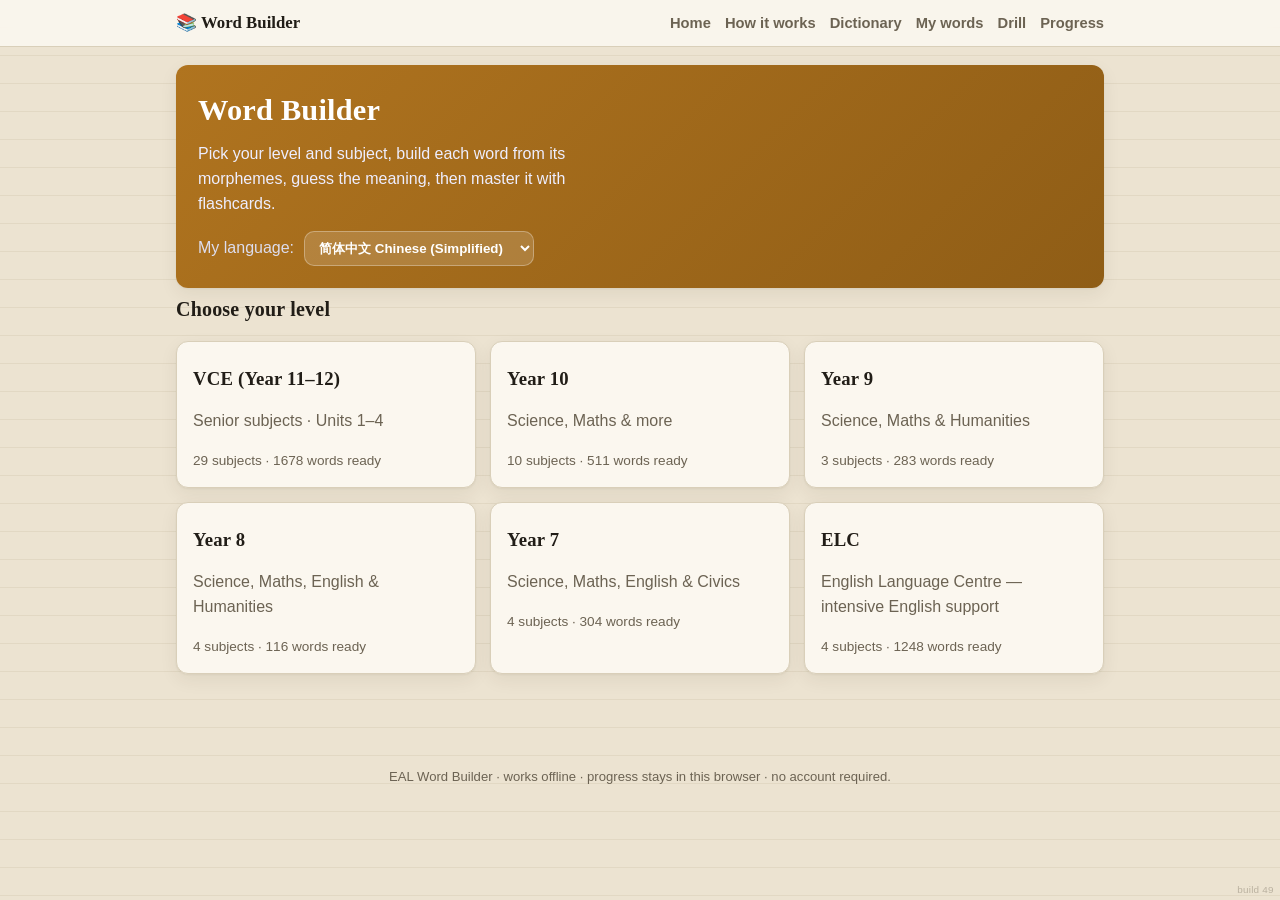
==== index.html @ 82ecf706 "Publish runtime-only Word Builder and remove public context sources Privacy/copyright scrub: public " ====
<!DOCTYPE html>
<html lang="en">
<head>
  <meta charset="UTF-8" />
  <meta name="viewport" content="width=device-width, initial-scale=1.0, viewport-fit=cover" />
  <meta name="google" content="notranslate" />
  <title>Word Builder · EAL Vocabulary</title>
  <meta name="description" content="Build subject vocabulary from morphemes, predict meanings, and practise words." />
  <meta name="theme-color" content="#4f46e5" />
  <link rel="manifest" href="manifest.webmanifest" />
  <link rel="icon" href="icons/icon.svg" type="image/svg+xml" />
  <link rel="apple-touch-icon" href="icons/icon-192.png" />
  <link rel="stylesheet" href="assets/css/style.css" />
</head>
<body translate="no" class="notranslate">
  <header class="topbar">
    <nav id="topnav" class="nav"></nav>
  </header>
  <main id="app" class="container"><p class="muted">Loading…</p></main>
  <footer class="foot">
    <p class="muted small">EAL Word Builder · works offline · progress stays in this browser · no account required.</p>
  </footer>
  <div id="buildstamp" class="buildstamp" title="Build number"></div>
  <script src="build.js"></script>
  <script>
    document.getElementById('buildstamp').textContent = 'build ' + (self.__BUILD__ || '?');
  </script>
  <script src="assets/js/privacy-guard.js"></script>
  <script type="module" src="assets/js/app.js"></script>
</body>
</html>
---- assets/css/style.css ----
/* EAL Word Builder — a warm "notebook" theme: paper background, Georgia
   display face, quiet ochre/teal accents. Shared look with the Water in the
   World / Grammar Hub suite. */
:root {
  --bg: #ece3d1;          /* warm desk pad */
  --surface: #fbf7ef;     /* paper */
  --surface-2: #f4ecda;   /* inset paper */
  --ink: #211d17;
  --muted: #6c6353;
  --line: #d9cfb9;
  --line-soft: #e8e0ce;
  --brand: #b0741f;       /* outback ochre (primary accent) */
  --brand-2: #8f5d16;
  --accent: #2c7488;      /* river teal (secondary accent) */
  --serif: Georgia, "Times New Roman", "Noto Serif", serif;
  --rule: rgba(120,100,60,.09);   /* faint notepad ruling */
  /* Calmer morpheme colours than the old spreadsheet swatches (the pure-yellow
     suffix is gone): a quiet blue / warm brown / soft green trio. */
  --prefix-bg: #e5eef5; --prefix-ink: #2c6fa8;
  --root-bg:   #f5e7d8; --root-ink:   #9a5518;
  --suffix-bg: #e6f1e8; --suffix-ink: #3f7a4a;
  --good: #2f6a3e;
  --bad:  #a8432f;
  --warn: #b0741f;
  --radius: 12px;
  --shadow: 0 1px 2px rgba(60,45,20,.05), 0 6px 18px rgba(60,45,20,.07);
  --maxw: 960px;
}
@media (prefers-color-scheme: dark) {
  :root {
    --bg: #17140f; --surface: #221d16; --surface-2: #2a241b; --ink: #ece4d3;
    --muted: #a89a82; --line: #3a3226; --line-soft: #332c22;
    --brand: #d69a4c; --brand-2: #e0a95f; --accent: #5fa8bd;
    --rule: rgba(255,240,210,.045);
    --prefix-bg: #22323c; --prefix-ink: #9fcbe1;
    --root-bg:   #34281c; --root-ink:   #dda866;
    --suffix-bg: #22321f; --suffix-ink: #93cf9b;
    --shadow: 0 1px 2px rgba(0,0,0,.35), 0 10px 26px rgba(0,0,0,.4);
  }
}
* { box-sizing: border-box; }
html, body { margin: 0; padding: 0; }
body {
  background-color: var(--bg);
  /* faint horizontal ruling, like a desk pad, sitting behind the paper cards */
  background-image: repeating-linear-gradient(var(--bg), var(--bg) 27px, var(--rule) 27px, var(--rule) 28px);
  color: var(--ink);
  font: 16px/1.55 "Segoe UI", -apple-system, BlinkMacSystemFont, Roboto, "Noto Sans", sans-serif;
  -webkit-text-size-adjust: 100%;
}
a { color: var(--brand); text-decoration: none; }
h1, h2, h3 { font-family: var(--serif); font-weight: 700; letter-spacing: .2px; }
h1 { font-size: 1.6rem; margin: .2em 0 .1em; }
h2 { font-size: 1.25rem; }
.brand { font-family: var(--serif); }
/* the big English word wherever it heads a card reads as handwriting-ish serif */
.wr-word, .lw-word, .buildword, .flash-word, .drill-word, .mo-panel-meaning { font-family: var(--serif); }
.muted { color: var(--muted); }
.small { font-size: .82rem; }
.container { max-width: var(--maxw); margin: 0 auto; padding: 18px 16px 60px; }

/* top bar */
.topbar { position: sticky; top: 0; z-index: 20; background: color-mix(in srgb, var(--surface) 88%, transparent);
  backdrop-filter: blur(8px); border-bottom: 1px solid var(--line); }
.nav { max-width: var(--maxw); margin: 0 auto; padding: 10px 16px; display: flex; align-items: center;
  justify-content: space-between; gap: 12px; }
.brand { font-weight: 800; color: var(--ink); font-size: 1.05rem; }
.nav-links { display: flex; gap: 14px; align-items: center; flex-wrap: wrap; }
.nav-links a { color: var(--muted); font-weight: 600; font-size: .92rem; }
.nav-links a:hover { color: var(--ink); }
.badge { background: var(--brand); color: #fff; border-radius: 999px; padding: 0 7px; font-size: .72rem; }
.badge:empty { display: none; }

/* layout helpers */
.stack > * + * { margin-top: 16px; }
.row { display: flex; align-items: center; flex-wrap: wrap; }
.row.gap { gap: 10px; }
.row.center { justify-content: center; }
.row.end { justify-content: flex-end; }
.grid { display: grid; gap: 14px; grid-template-columns: repeat(auto-fill, minmax(240px, 1fr)); }
.section-title { margin-top: 6px; }
.toolbar { display: flex; gap: 10px; flex-wrap: wrap; }

/* hero */
.hero { background: linear-gradient(135deg, var(--brand), var(--brand-2)); color: #fff;
  border-radius: var(--radius); padding: 22px; box-shadow: var(--shadow); }
.hero h1 { color: #fff; margin: 0; font-size: 1.9rem; }
.hero .lead { color: #eef; margin: 8px 0 14px; max-width: 46ch; }
.hero-row { display: flex; align-items: center; gap: 10px; }
.hero-row .muted { color: #dde; }
.lang-select { padding: 8px 10px; border-radius: 10px; border: 1px solid rgba(255,255,255,.3);
  background: rgba(255,255,255,.15); color: #fff; font-weight: 600; }
.lang-select option { color: #111; }
/* on a light page (e.g. the build page) rather than the dark hero */
.lang-select.sm { padding: 6px 8px; font-size: .85rem; color: var(--ink);
  background: var(--surface-2); border-color: var(--line); max-width: 190px; }
.lang-note { margin: 0 0 10px; color: var(--warn); }

/* stat bar */
.statbar { display: flex; gap: 18px; align-items: center; flex-wrap: wrap;
  background: var(--surface); border: 1px solid var(--line); border-radius: var(--radius);
  padding: 14px 18px; box-shadow: var(--shadow); }
.stat { text-align: center; }
.stat-val { font-size: 1.5rem; font-weight: 800; }
.stat-label { font-size: .78rem; color: var(--muted); }

/* cards */
.card { background: var(--surface); border: 1px solid var(--line); border-radius: var(--radius);
  padding: 16px; box-shadow: var(--shadow); }
a.card { display: block; color: inherit; transition: transform .12s ease, box-shadow .12s ease; }
a.card:hover { transform: translateY(-2px); box-shadow: 0 10px 26px rgba(60,45,20,.14); border-color: var(--brand); }
.card h3 { margin: 6px 0 4px; }
.card-tag { font-size: .72rem; font-weight: 700; color: var(--brand); text-transform: uppercase; letter-spacing: .04em; }
.card-meta { font-size: .85rem; color: var(--muted); margin: 6px 0 0; }
.card.soon { border-style: dashed; }
.card.soon .card-tag { color: var(--warn); }
.card-progress { font-size: .82rem; font-weight: 600; color: var(--accent); margin: 6px 0 0; }

/* topic status — same traffic-light language as the Pick page bin chips */
.unit-status-learning { color: var(--brand); font-weight: 600; }
.unit-status-consolidating { color: var(--accent); font-weight: 600; }
.unit-status-mastered { color: #8a6d1f; font-weight: 600; }

/* progress bars */
.progress { height: 8px; background: var(--surface-2); border-radius: 999px; overflow: hidden; margin-top: 8px; }
.progress.thin { height: 6px; }
.progress-fill { height: 100%; background: linear-gradient(90deg, var(--brand), var(--brand-2)); border-radius: 999px; }

/* breadcrumb */
.crumb { font-size: .85rem; color: var(--muted); display: flex; gap: 6px; flex-wrap: wrap; }
.crumb .sep { opacity: .5; }

/* buttons */
.btn { display: inline-flex; align-items: center; gap: 6px; border: 1px solid var(--line);
  background: var(--surface); color: var(--ink); padding: 10px 16px; border-radius: 12px;
  font-weight: 700; cursor: pointer; font-size: .95rem; }
.btn:hover { border-color: var(--brand); }
.btn.small { padding: 6px 12px; font-size: .85rem; }
.btn.primary { background: var(--brand); border-color: var(--brand); color: #fff; }
.btn.primary:hover { background: var(--brand-2); }
.btn.ghost { background: transparent; }
.btn.good { background: var(--good); border-color: var(--good); color: #fff; }
.btn.bad { background: var(--bad); border-color: var(--bad); color: #fff; }

/* chips / morphemes */
.chip { display: inline-flex; align-items: center; padding: 6px 12px; border-radius: 999px;
  font-weight: 700; font-size: .95rem; background: var(--surface-2); color: var(--ink);
  border: 1px solid var(--line); }
.chip.sm { padding: 3px 9px; font-size: .82rem; }
.chip.lg { font-size: 1rem; }
.chip.prefix { background: var(--prefix-bg); color: var(--prefix-ink); border-color: transparent; }
.chip.root   { background: var(--root-bg); color: var(--root-ink); border-color: transparent; }
.chip.suffix { background: var(--suffix-bg); color: var(--suffix-ink); border-color: transparent; }
.chip.ghost { background: transparent; }
.chips { display: flex; flex-wrap: wrap; gap: 8px; }
.chips.center { justify-content: center; }

/* collapsible details (progress log) */
.ref { background: var(--surface); border: 1px solid var(--line); border-radius: var(--radius); padding: 6px 16px; }
.ref summary { cursor: pointer; font-weight: 700; padding: 8px 0; }

/* build card */
.learn-head { display: flex; align-items: center; justify-content: space-between; gap: 14px; }
.learn-head > div:first-child { flex: 1; }
.build-card { padding: 20px; }
.kicker { font-size: .78rem; font-weight: 800; letter-spacing: .05em; text-transform: uppercase; color: var(--brand); margin: 0 0 6px; }
.build-hint { color: var(--muted); font-size: .9rem; margin: 4px 0 14px; }
.build-target { display: flex; align-items: baseline; gap: 8px; margin-bottom: 4px; }
.build-target strong { font-size: 1.4rem; }
.slots { display: flex; gap: 8px; flex-wrap: wrap; margin-bottom: 16px; min-height: 52px; align-items: center; }
.slot { min-width: 92px; min-height: 48px; padding: 8px 14px; border-radius: 12px; font-weight: 700;
  border: 2px dashed var(--line); background: var(--surface-2); color: var(--muted); cursor: pointer; font-size: 1rem;
  transition: transform .1s, box-shadow .1s; }
.slot.filled { border-style: solid; color: var(--ink); background: var(--surface); }
.slot.prefix.filled { background: var(--prefix-bg); border-color: var(--prefix-bg); color: var(--prefix-ink); }
.slot.root.filled { background: var(--root-bg); border-color: var(--root-bg); color: var(--root-ink); }
.slot.suffix.filled { background: var(--suffix-bg); border-color: var(--suffix-bg); color: var(--suffix-ink); }
.slot.dragover { transform: scale(1.06); box-shadow: 0 0 0 3px color-mix(in srgb, var(--brand) 45%, transparent); border-style: solid; }
.feedback { min-height: 22px; margin: 10px 0; font-weight: 600; font-size: .92rem; }
.feedback.ok { color: var(--good); }
.feedback.bad { color: var(--bad); }
.feedback.warn { color: var(--warn); }

/* the morpheme table you build from — like the bank at the top of the book page */
.mbank { display: grid; grid-template-columns: repeat(3, 1fr); gap: 10px; margin-top: 6px; }
.mbank-col { border: 1px solid var(--line); border-radius: 12px; overflow: hidden; background: var(--surface); }
.mbank-head { font-weight: 800; text-align: center; padding: 7px; color: var(--ink); }
.mbank-head.prefix { background: var(--prefix-bg); }
.mbank-head.root { background: var(--root-bg); }
.mbank-head.suffix { background: var(--suffix-bg); }
/* Morphemes flow into as many sub-columns as the group's width allows, instead
   of one tall single-file list — so a group with many roots fills the empty
   horizontal space and needs far less scrolling. min(115px,100%) keeps it to a
   single column on narrow phones without overflowing. */
.mbank-scroll { max-height: 400px; overflow-y: auto; padding: 8px;
  display: grid; grid-template-columns: repeat(auto-fill, minmax(min(115px, 100%), 1fr));
  gap: 8px 12px; align-content: start; }
.mbank-item { display: flex; flex-direction: column; gap: 1px; }
.bank-chip { cursor: grab; user-select: none; align-self: flex-start; flex-shrink: 0; }
.bank-chip:active { cursor: grabbing; }
.mbank-mean { font-size: .74rem; color: var(--muted); line-height: 1.2; display: flex; flex-direction: column; }
.mbank-en { color: var(--muted); }
.mbank-native { color: var(--ink); font-size: .82rem; }

/* "remember this word" card — no morphology, emphasised so it's not forgotten */
.learn-word-card { border: 2px solid var(--brand); position: relative; }
.lw-badge { display: inline-block; background: var(--brand); color: #fff;
  font-size: .8rem; font-weight: 700; padding: 4px 12px; border-radius: 999px; margin-bottom: 8px; }
.lw-word { font-size: 2rem; font-weight: 800; display: flex; align-items: center; gap: 6px; margin: 4px 0; }

/* a morpheme fades once it's placed or no unbuilt word still needs it */
.mbank-item.dim { opacity: .32; transition: opacity .25s; }

/* running word list: made words solid, current highlighted, rest faded */
.wordmap { border-top: 1px solid var(--line); padding-top: 10px; margin-top: 4px; }
.wm-title { margin-bottom: 6px; }
.wm-list { display: flex; flex-wrap: wrap; gap: 6px; max-height: 96px; overflow-y: auto; }
.wm-chip { font-size: .8rem; padding: 3px 9px; border-radius: 999px; border: 1px solid var(--line);
  background: var(--surface); white-space: nowrap; }
.wm-done { color: var(--good); border-color: color-mix(in srgb, var(--good) 40%, var(--line)); }
.wm-current { background: var(--brand); color: #fff; border-color: var(--brand); font-weight: 700; }
.wm-todo { color: var(--muted); opacity: .5; }

/* interactive build demo inside the How-it-works tutorial */
.howto-build .slots.center { justify-content: center; }
.howto-demo-hint { text-align: center; margin: 8px 0 0; }

/* built word / write meanings */
.built-word { font-size: 1.5rem; font-weight: 800; margin-bottom: 10px; }
.write-list { display: flex; flex-direction: column; gap: 8px; margin: 4px 0 14px; }
.write-row { display: flex; align-items: center; gap: 10px; flex-wrap: wrap; }
.write-en { font-size: .9rem; min-width: 90px; }
.write-arrow { color: var(--muted); }
.write-input { flex: 1; min-width: 140px; margin: 0; }
.write-predict-label { font-weight: 700; font-size: .95rem; margin: 6px 0; }
.reveal-row .mine { font-size: .82rem; color: var(--muted); }
.reveal-row .answer { font-size: .95rem; font-weight: 700; color: var(--root-ink);
  background: var(--root-bg); border-radius: 999px; padding: 2px 10px; }
.guess { width: 100%; padding: 12px; border-radius: 12px; border: 1px solid var(--line);
  background: var(--surface-2); color: var(--ink); font-size: 1rem; font-family: inherit; resize: vertical; margin-bottom: 12px; }

/* reveal */
.meaning-box { background: var(--surface-2); border-radius: 12px; padding: 14px 16px; margin: 4px 0 12px; }
.meaning { margin: 0; font-size: 1.05rem; }
.example { margin: 8px 0 0; color: var(--muted); font-style: italic; }
.your-guess { font-size: .9rem; margin-bottom: 8px; }
.trans-chip { background: var(--surface-2); border-radius: 999px; padding: 4px 12px; font-size: .95rem; }
.related { margin: 12px 0; }
.saved-note { color: var(--good); font-weight: 700; font-size: .9rem; margin-right: auto; }

/* done screens */
.center-card { max-width: 520px; margin: 30px auto; }
.done-card { text-align: center; padding: 30px; }
.big-emoji { font-size: 3rem; }

/* flashcards */
.flash { text-align: center; padding: 34px 22px; min-height: 260px; display: flex; align-items: center; justify-content: center; }
.flash-face { width: 100%; display: flex; flex-direction: column; gap: 14px; align-items: center; }
.flash-word { font-size: 2.2rem; font-weight: 800; }
.flash-word.small { font-size: 1.4rem; }
.flash-morph { display: inline-flex; flex-direction: column; align-items: center; gap: 3px; }
.flash-native { font-size: .78rem; color: var(--muted); }
.flash-translation { font-size: 1.15rem; font-weight: 700; color: var(--brand); margin: -8px 0 0; }
.ask { color: var(--muted); margin: 6px 0 0; }

/* drill: recognise (multiple choice) + produce (build / type) + reveal */
.mc-prompt { display: flex; flex-direction: column; gap: 8px; align-items: center; margin: 2px 0 6px; }
.mc-prompt .meaning.big { font-size: 1.15rem; line-height: 1.45; max-width: 40ch; }
.mc-grid { display: grid; grid-template-columns: 1fr 1fr; gap: 10px; width: 100%; max-width: 460px; }
.mc-option { font-size: 1.05rem; font-weight: 700; padding: 16px 12px; justify-content: center;
  background: var(--surface); border: 1.5px solid var(--line); transition: transform .08s, background .15s, border-color .15s; }
.mc-option:hover { border-color: var(--brand); }
.mc-option:active { transform: scale(.97); }
.mc-option.good { background: var(--good); border-color: var(--good); color: #fff; }
.mc-option.bad { background: var(--bad); border-color: var(--bad); color: #fff; }
.drill-bank { margin-top: 4px; }
.drill-bank .bank-chip { cursor: pointer; }
.drill-bank .bank-chip.dim { opacity: .32; }
.fix-row { gap: 8px; }
.fix-chip { cursor: pointer; font-size: 1.15rem; padding: 12px 16px; border: 2px solid transparent;
  transition: transform .08s, box-shadow .15s; }
.fix-chip:hover { transform: translateY(-2px); box-shadow: 0 3px 10px rgba(0,0,0,.12); }
.fix-chip.good { outline: 3px solid var(--good); outline-offset: 1px; }
.fix-chip.bad { outline: 3px solid var(--bad); outline-offset: 1px; opacity: .7; }
.guess-input { width: 100%; max-width: 340px; padding: 13px 15px; font-size: 1.25rem; font-weight: 700;
  text-align: center; border-radius: 12px; border: 1.5px solid var(--line); background: var(--surface); color: var(--ink); }
.guess-input:focus { outline: none; border-color: var(--brand); box-shadow: 0 0 0 3px color-mix(in srgb, var(--brand) 25%, transparent); }
.flash.reveal.ok { box-shadow: inset 0 0 0 2px color-mix(in srgb, var(--good) 45%, transparent); }
.flash.reveal.no { box-shadow: inset 0 0 0 2px color-mix(in srgb, var(--bad) 40%, transparent); }
.kicker.good-text { color: var(--good); }
.kicker.bad-text { color: var(--bad); }

/* my words */
.word-list { display: flex; flex-direction: column; gap: 8px; }
.word-row { display: flex; align-items: center; justify-content: space-between; gap: 12px;
  background: var(--surface); border: 1px solid var(--line); border-radius: 12px; padding: 12px 14px; }
.wr-main { display: flex; flex-direction: column; }
.wr-word { font-weight: 700; }
.wr-word.sm { font-weight: 600; }
.wr-meta { display: flex; align-items: center; gap: 10px; }
.pill { background: var(--surface-2); border-radius: 999px; padding: 3px 10px; font-size: .78rem; font-weight: 700; }
.pill.good { background: color-mix(in srgb, var(--good) 18%, transparent); color: var(--good); }
.pill.streak { background: color-mix(in srgb, #f59e0b 20%, transparent); color: #b45309; }

/* My-words bins: learning / consolidating / mastered, with manual moves */
.bins { display: flex; flex-direction: column; gap: 20px; }
.bin-head { display: flex; align-items: center; gap: 10px; flex-wrap: wrap; margin-bottom: 8px; }
.bin-head h2 { margin: 0; font-size: 1.1rem; }
.bin-learning .bin-head h2 { color: var(--accent); }
.bin-consolidating .bin-head h2 { color: #b45309; }
.bin-mastered .bin-head h2 { color: var(--good); }
.wr-move { display: flex; align-items: center; gap: 6px; flex-wrap: wrap; }
.btn.xs { padding: 3px 9px; font-size: .74rem; border-radius: 8px; }
.flash-streak { text-align: center; font-weight: 700; color: #b45309;
  background: color-mix(in srgb, #f59e0b 16%, transparent); border-radius: 999px;
  padding: 4px 12px; align-self: center; margin: 0 auto; }
.master-suggest { margin-top: 10px; align-self: center;
  color: var(--good); border-color: color-mix(in srgb, var(--good) 40%, transparent); }
@media (max-width: 560px) {
  .word-row { flex-direction: column; align-items: stretch; }
  .wr-meta { justify-content: space-between; }
}
.log { display: flex; flex-direction: column; gap: 6px; padding-bottom: 12px; }
.log-row { display: grid; grid-template-columns: 1fr auto auto; gap: 10px; font-size: .82rem; align-items: center; }

/* morpheme bank — deliberately recreates the teacher's own spreadsheet:
   Prefixes | meaning | translated | Roots | meaning | translated | Suffixes | meaning | translated
   with the same light-blue / light-green / yellow column shading, kept
   constant across light/dark theme like ink on a printed page. */
.bank-table-wrap { overflow-x: auto; border-radius: var(--radius); border: 1px solid var(--line); }
.bank-table { border-collapse: collapse; width: 100%; font-size: .88rem; background: var(--surface); }
.bank-table th, .bank-table td { padding: 7px 12px; text-align: left; border: 1px solid rgba(0,0,0,.12); }
.bank-table td { color: var(--ink); }
.bank-table .group-head { text-align: center; font-size: .95rem; font-weight: 800; }
.bank-table th.prefix, .bank-table td.prefix { background: var(--prefix-bg); }
.bank-table th.root, .bank-table td.root { background: var(--root-bg); }
.bank-table th.suffix, .bank-table td.suffix { background: var(--suffix-bg); }
.bank-table th { color: var(--ink); }
.bank-table thead tr:last-child th { position: sticky; top: 0; z-index: 1; }
.bank-table .morph-cell { font-weight: 800; white-space: nowrap; }
.bank-table .native-cell { font-size: .85rem; }
.bank-legend { display: flex; gap: 16px; flex-wrap: wrap; margin-bottom: 10px; font-size: .85rem; }
.bank-legend span { display: inline-flex; align-items: center; gap: 6px; }
.bank-legend i { width: 14px; height: 14px; border-radius: 4px; display: inline-block; }
.bank-legend i.prefix { background: var(--prefix-bg); }
.bank-legend i.root { background: var(--root-bg); }
.bank-legend i.suffix { background: var(--suffix-bg); }

/* how it works — animated step-through, modeled on the teacher's own intro slides */
@keyframes howtoPop { from { opacity: 0; transform: translateY(10px) scale(.94); } to { opacity: 1; transform: none; } }
@keyframes howtoGlow {
  from { box-shadow: 0 0 0 0 color-mix(in srgb, var(--brand) 55%, transparent); }
  to   { box-shadow: 0 0 0 9px transparent; }
}
.howto-card { padding: 32px 26px; min-height: 340px; display: flex; flex-direction: column; justify-content: center; gap: 4px; }
.howto-pop { animation: howtoPop .45s cubic-bezier(.34,1.56,.64,1) both; }
.howto-emoji { font-size: 3rem; text-align: center; }
.howto-card h2 { text-align: center; margin: 4px 0; }
.howto-card .lead { text-align: center; max-width: 44ch; margin: 0 auto; color: var(--muted); }
.howto-card .kicker { text-align: center; }
.howto-split { display: flex; gap: 8px; justify-content: center; flex-wrap: wrap; margin: 8px 0; }
.howto-shared { background: var(--brand) !important; color: #fff !important;
  animation: howtoPop .45s cubic-bezier(.34,1.56,.64,1) both, howtoGlow 1.4s ease-in-out .5s infinite alternate; }
.howto-labelcol { display: flex; flex-direction: column; align-items: center; gap: 6px; }
.howto-sentence { text-align: center; font-size: 1.15rem; font-style: italic; margin-top: 14px; }
.howto-nav { justify-content: space-between; align-items: center; }
.howto-dots { display: flex; gap: 6px; align-items: center; }
.howto-dot { width: 8px; height: 8px; border-radius: 999px; background: var(--line); transition: width .2s; }
.howto-dot.active { background: var(--brand); width: 22px; }

/* account */
.account-card { max-width: 460px; }
.field { width: 100%; padding: 11px 12px; border-radius: 10px; border: 1px solid var(--line);
  background: var(--surface-2); color: var(--ink); font-size: 1rem; margin-bottom: 10px; }

.foot { max-width: var(--maxw); margin: 0 auto; padding: 20px 16px 40px; text-align: center; }

/* "what's your language?" request modal */
.modal-overlay { position: fixed; inset: 0; background: rgba(0,0,0,.5); z-index: 100;
  display: flex; align-items: center; justify-content: center; padding: 20px; }
.modal-card { max-width: 420px; width: 100%; text-align: center; }
.modal-card .field { margin-top: 4px; }

/* pronunciation speaker button */
.say-btn { border: 0; background: transparent; cursor: pointer; padding: 2px 4px;
  font-size: 1em; line-height: 1; border-radius: 8px; vertical-align: middle;
  opacity: .65; transition: opacity .15s, transform .1s; }
.say-btn:hover { opacity: 1; background: var(--surface-2); }
.say-btn:active { transform: scale(.9); }
.say-btn.sm { font-size: .85em; }
.say-btn.lg { font-size: 1.15em; opacity: .8; }

/* drill direction toggle */
.seg-group { display: inline-flex; align-self: center; border: 1px solid var(--line);
  border-radius: 999px; background: var(--surface-2); padding: 3px; gap: 2px; }
.seg { border: 0; background: transparent; color: var(--muted); cursor: pointer;
  padding: 6px 14px; border-radius: 999px; font-size: .85rem; font-weight: 600; }
.seg.on { background: var(--brand); color: #fff; }
.flash-translation.big { font-size: 1.7rem; margin: 6px 0 2px; }

/* progress dashboard */
.streak-card { display: flex; align-items: center; gap: 16px; }
.streak-flame { font-size: 2.6rem; line-height: 1; }
.streak-num { font-size: 2rem; font-weight: 800; color: var(--brand); }
.streak-unit { font-size: 1rem; font-weight: 600; color: var(--muted); }
.badges { display: grid; grid-template-columns: repeat(auto-fill, minmax(96px, 1fr)); gap: 10px; }
.badge-tile { text-align: center; padding: 14px 8px; border-radius: var(--radius);
  background: var(--surface); border: 1px solid var(--line); }
.badge-tile.locked { opacity: .5; filter: grayscale(1); }
.badge-tile.earned { border-color: var(--brand); box-shadow: var(--shadow); }
.badge-icon { font-size: 1.8rem; }
.badge-label { font-size: .78rem; color: var(--muted); margin-top: 4px; }
.subj-progress { display: flex; flex-direction: column; gap: 12px; }
.subj-line { display: flex; justify-content: space-between; margin-bottom: 5px; font-size: .95rem; }

@media (max-width: 560px) {
  .hero h1 { font-size: 1.6rem; }
  .nav-links { gap: 10px; }
  .statbar { gap: 12px; }
  .seg { padding: 6px 10px; font-size: .8rem; }
}

/* Faint build stamp, fixed in the bottom-right corner. Non-interactive; there
   only so you can confirm which build a browser actually loaded. */
.buildstamp {
  position: fixed;
  right: .4rem;
  bottom: .3rem;
  font-size: .62rem;
  line-height: 1;
  color: var(--muted);
  opacity: .38;
  pointer-events: none;
  user-select: none;
  z-index: 9999;
  font-variant-numeric: tabular-nums;
  letter-spacing: .02em;
}

/* --- morpheme chips + family panel ------------------------------------- */
.mo-chip { display: inline-flex; align-items: center; gap: 2px; cursor: pointer;
  padding: 3px 10px; border-radius: 999px; border: 1px solid transparent;
  font-size: .85rem; font-weight: 600; line-height: 1.3; }
.mo-chip.prefix { background: var(--prefix-bg); color: var(--prefix-ink); }
.mo-chip.root   { background: var(--root-bg);   color: var(--root-ink); }
.mo-chip.suffix { background: var(--suffix-bg); color: var(--suffix-ink); }
.mo-chip.lg { font-size: 1.15rem; padding: 8px 16px; font-weight: 700; }
.mo-chip.has-fam { box-shadow: inset 0 -2px 0 rgba(0,0,0,.16); }
.mo-chip.has-fam::after { content: '›'; font-weight: 700; opacity: .6; margin-left: 2px; }
.mo-chip:not(.has-fam) { cursor: default; opacity: .85; }
/* spelling-change hints: a morpheme's literal spelling here vs its familiar
   dictionary form (silent-e elision, prefix assimilation, haplology). */
.mo-drop { font-weight: 400; opacity: .55; text-decoration: line-through;
  text-decoration-thickness: 1px; margin-left: 1px; cursor: help; }
.mo-was { font-weight: 400; opacity: .55; font-size: .82em; margin-left: 4px; cursor: help; }
.wr-main { display: flex; align-items: baseline; justify-content: space-between; gap: 12px; width: 100%; }
.wr-trans { text-align: right; }
.wr-morphs { display: flex; flex-wrap: wrap; gap: 6px; margin-top: 8px; }
.word-row { flex-direction: column; align-items: stretch; }

.mo-panel { max-width: 480px; width: 100%; text-align: left; max-height: 82vh;
  display: flex; flex-direction: column; }
.mo-panel-head { display: flex; align-items: center; gap: 14px; padding-bottom: 12px;
  border-bottom: 1px solid var(--line, #e5e7eb); margin-bottom: 10px; }
.mo-panel-meaning { font-size: 1.15rem; font-weight: 700; }
.mo-panel-body { overflow-y: auto; }
.mo-fam-list { display: flex; flex-direction: column; gap: 2px; margin: 8px 0 14px; }
.mo-fam-row { display: flex; align-items: baseline; justify-content: space-between; gap: 12px;
  padding: 8px 10px; border-radius: 10px; text-decoration: none; color: inherit; }
.mo-fam-row:hover { background: rgba(0,0,0,.05); }
.mo-fam-word { font-weight: 600; }
.mo-fam-word .mo-hit { color: var(--accent, #4f46e5); }
.mo-fam-tag { flex-shrink: 0; }
.btn.full { width: 100%; justify-content: center; }
.btn[disabled] { opacity: .45; pointer-events: none; }

/* --- morpheme dictionary ----------------------------------------------- */
.dict-search { font-size: 1.05rem; }
.dict-results { display: flex; flex-direction: column; gap: 14px; }
.dict-card { background: var(--surface); border: 1px solid var(--line);
  border-radius: var(--radius); padding: 14px 16px; }
.dict-head { display: flex; align-items: center; gap: 14px; margin-bottom: 10px; }
.dict-gloss { font-family: var(--serif); font-size: 1.1rem; font-weight: 700; }
.dict-head-text { min-width: 0; }
/* Section labels for the two tiers. The second is quieter on purpose — the
   hierarchy IS the teaching: syllabus words first, everyday words as context. */
.dict-tier-label { font-size: .74rem; font-weight: 800; letter-spacing: .05em;
  text-transform: uppercase; color: var(--muted); margin: 12px 0 6px; }
.dict-tier-label.faint { opacity: .6; }
.dict-mine, .dict-extras { display: flex; flex-wrap: wrap; gap: 6px; }
.dict-word { display: inline-block; padding: 4px 10px; border-radius: 8px;
  background: rgba(0,0,0,.045); text-decoration: none; color: inherit;
  font-weight: 600; font-size: .92rem; }
a.dict-word:hover { background: rgba(0,0,0,.1); }
.dict-word .mo-hit { color: var(--accent, #4f46e5); }
/* Tier 2: same shape, lighter weight — present but visibly secondary, and not
   a link, because these words aren't in the site to open. */
.dict-word.extra { background: transparent; border: 1px dashed var(--line);
  font-weight: 400; opacity: .62; cursor: default; }
.dict-word.extra .mo-hit { color: inherit; font-weight: 700; opacity: .85; }
/* the con- / com- / col- / cor- spelling row */
.dict-sub { display: flex; flex-wrap: wrap; align-items: baseline; gap: 0 4px; }
.dict-variants { display: inline-flex; flex-wrap: wrap; align-items: baseline; gap: 0 4px; }
.dict-variant { font-weight: 700; color: var(--ink); opacity: .75; }
.dict-variant.hit { opacity: 1; color: var(--accent, #4f46e5);
  text-decoration: underline; text-underline-offset: 2px; }
.dict-slash { opacity: .4; }
.dict-drill { margin-top: 12px; }
.linkish { background: none; border: 0; padding: 0; font: inherit; color: var(--brand);
  font-weight: 700; cursor: pointer; text-decoration: underline; text-underline-offset: 2px; }
.bin-chip.dict-type { text-transform: none; }
@media (prefers-color-scheme: dark) {
  .dict-word { background: rgba(255,255,255,.07); }
  a.dict-word:hover { background: rgba(255,255,255,.14); }
  .dict-word.extra { background: transparent; }
}

/* --- drill picker ------------------------------------------------------ */
.pick-body { display: flex; flex-direction: column; gap: 14px; padding-bottom: 84px; }
.pick-level-name { font-weight: 800; font-size: .8rem; letter-spacing: .04em;
  text-transform: uppercase; color: var(--muted, #6b7280); margin: 6px 0 2px; }
.pick-subj { border: 1px solid var(--line, #e5e7eb); border-radius: 12px; overflow: hidden; }
.pick-subj > summary { list-style: none; cursor: pointer; padding: 12px 14px; background: rgba(0,0,0,.02); }
.pick-subj > summary::-webkit-details-marker { display: none; }
.pick-subj-head { display: flex; align-items: center; gap: 10px; }
.pick-units { display: flex; flex-direction: column; padding: 4px 14px 12px; }
.pick-unit { display: flex; align-items: center; gap: 10px; padding: 8px 4px; cursor: pointer; }
.pick-unit-name { flex: 1; }
.pick-count { min-width: 1.6em; text-align: right; }
.pick-empty { opacity: .38; cursor: default; }
.pick-subj-name { flex: 1; }
.pick-cb { width: 20px; height: 20px; flex-shrink: 0; }

/* mastery-bin filter chips */
.bin-filter { display: flex; flex-wrap: wrap; gap: 8px; margin: 2px 0 4px; }
.bin-chip { display: inline-flex; align-items: center; gap: 6px; padding: 6px 12px;
  border-radius: 999px; border: 1px solid var(--line); background: var(--surface);
  color: var(--muted); font-weight: 700; font-size: .82rem; cursor: pointer;
  opacity: .55; transition: opacity .12s, border-color .12s, background .12s; }
.bin-chip.active { opacity: 1; color: var(--ink); }
.bin-chip.active.bin-learning { border-color: var(--brand); background: color-mix(in srgb, var(--brand) 12%, var(--surface)); }
.bin-chip.active.bin-consolidating { border-color: var(--accent); background: color-mix(in srgb, var(--accent) 12%, var(--surface)); }
.bin-chip.active.bin-mastered { border-color: #b7912f; background: color-mix(in srgb, #b7912f 14%, var(--surface)); }
.bin-n { font-size: .74rem; padding: 0 6px; border-radius: 999px;
  background: rgba(0,0,0,.08); color: inherit; }
.pick-footer { position: sticky; bottom: 0; display: flex; align-items: center;
  justify-content: space-between; gap: 12px; padding: 12px 14px; background: var(--bg, #fff);
  border-top: 1px solid var(--line, #e5e7eb); box-shadow: 0 -4px 12px rgba(0,0,0,.06); }
.pick-total { font-weight: 700; }
@media (prefers-color-scheme: dark) {
  .mo-fam-row:hover { background: rgba(255,255,255,.07); }
  .pick-subj > summary { background: rgba(255,255,255,.04); }
}

/* --- build board (study → build any-order → meaning check) ------------- */
.board-intro h2 { margin: 4px 0 2px; }
.mo-gloss { font-style: normal; font-weight: 400; font-size: .72rem; opacity: .8; margin-left: 5px; }
/* study */
.study-list { display: flex; flex-direction: column; gap: 10px; }
.study-card { background: var(--surface); border: 1px solid var(--line); border-radius: var(--radius); padding: 12px 14px; }
.study-word { font-family: var(--serif); font-size: 1.2rem; font-weight: 700; display: flex; align-items: center; gap: 6px; }
.study-morphs { display: flex; flex-wrap: wrap; gap: 6px; margin: 8px 0; }
.study-def { color: var(--ink); margin: 4px 0 2px; }
.study-trans { display: inline-block; margin-top: 4px; }
.wtr { color: var(--accent); background: color-mix(in srgb, var(--accent) 12%, transparent); border-radius: 6px; padding: 1px 8px; font-weight: 600; }
/* build board */
.board-bank { position: sticky; top: 6px; z-index: 5; background: var(--surface-2); border: 1px solid var(--line);
  border-radius: var(--radius); padding: 10px 12px; margin-bottom: 12px; }
.board-bank-label { margin-bottom: 6px; }
.board-bank-chips { display: flex; flex-wrap: wrap; gap: 7px; }
.mo-chip.board-chip { cursor: pointer; font-size: .95rem; padding: 7px 12px; }
.mo-chip.board-chip:active { transform: translateY(1px); }
.board-list { display: flex; flex-direction: column; gap: 8px; }
.board-row { display: flex; align-items: center; gap: 12px; flex-wrap: wrap; background: var(--surface);
  border: 1px solid var(--line); border-radius: var(--radius); padding: 12px 14px; cursor: pointer;
  transition: border-color .15s ease, background .3s ease; }
.board-row.active { border-color: var(--brand); box-shadow: 0 0 0 2px color-mix(in srgb, var(--brand) 30%, transparent); }
.board-row.done { background: var(--okbg, #eef4ec); border-color: var(--good); cursor: default; opacity: .92; }
.board-row.wrong { border-color: var(--bad); animation: shake .3s; }
@keyframes shake { 25%{transform:translateX(-4px)} 75%{transform:translateX(4px)} }
.board-def { flex: 1 1 220px; font-size: .95rem; }
.board-slots { display: flex; gap: 6px; flex-wrap: wrap; align-items: center; }
.board-slot { min-width: 54px; min-height: 40px; border: 2px dashed var(--line); border-radius: 9px;
  background: var(--surface-2); font-weight: 700; font-size: .95rem; color: var(--ink); cursor: pointer; padding: 4px 10px; }
.board-slot.filled { border-style: solid; }
.board-slot.filled.prefix { background: var(--prefix-bg); color: var(--prefix-ink); border-color: var(--prefix-bg); }
.board-slot.filled.root   { background: var(--root-bg); color: var(--root-ink); border-color: var(--root-bg); }
.board-slot.filled.suffix { background: var(--suffix-bg); color: var(--suffix-ink); border-color: var(--suffix-bg); }
.board-built { font-family: var(--serif); font-weight: 700; font-size: 1.1rem; color: var(--good); display: inline-flex; align-items: center; gap: 6px; }
.board-row.remember .board-built { color: var(--brand); }
/* meaning check */
.mode-cards { display: grid; grid-template-columns: repeat(auto-fit, minmax(180px, 1fr)); gap: 10px; }
.mode-card { text-align: left; background: var(--surface); border: 1px solid var(--line); border-radius: var(--radius);
  padding: 14px; cursor: pointer; }
.mode-card:hover { border-color: var(--brand); }
.mode-title { font-family: var(--serif); font-weight: 700; margin-bottom: 4px; }
.check-list { display: flex; flex-direction: column; gap: 8px; }
.check-row { display: flex; align-items: center; gap: 12px; flex-wrap: wrap; background: var(--surface);
  border: 1px solid var(--line); border-radius: var(--radius); padding: 12px 14px; }
.check-row .board-built { color: var(--ink); }
.check-opts { display: flex; flex-wrap: wrap; gap: 8px; flex: 1; }
.check-opt { border: 1px solid var(--line); background: var(--surface-2); border-radius: 999px; padding: 8px 14px;
  font-weight: 600; cursor: pointer; }
.check-opt:hover { border-color: var(--brand); }
.check-input { min-width: 200px; }
.check-reveal.ok { color: var(--good); }
.check-reveal.bad { color: var(--bad); }
.check-row.graded { justify-content: space-between; }

/* build board: clearer "armed" word + drag affordances */
.board-row.active { background: color-mix(in srgb, var(--brand) 8%, var(--surface)); }
.board-armed { font-size: .68rem; font-weight: 800; text-transform: uppercase; letter-spacing: .04em;
  color: #fff; background: var(--brand); border-radius: 999px; padding: 2px 8px; margin-right: 4px; align-self: center; }
.mo-chip.board-chip { cursor: grab; }
.mo-chip.board-chip:active { cursor: grabbing; }
.board-slot { transition: background .12s ease, border-color .12s ease; }
.board-row.active .board-slot:not(.filled) { border-color: var(--brand); }

/* build board: held part, droppable boxes, minimised done rows */
.mo-chip.board-chip.held { box-shadow: 0 0 0 3px var(--brand), 0 4px 10px rgba(60,45,20,.25); transform: translateY(-2px); }
.board-slot.open { border-color: var(--brand); background: color-mix(in srgb, var(--brand) 10%, var(--surface-2)); }
.board-row.targetable { border-color: color-mix(in srgb, var(--brand) 40%, var(--line)); }
.board-row.mini { padding: 7px 12px; gap: 8px; opacity: .95; }
.board-row.mini .board-built { font-size: .98rem; color: var(--good); }
.board-def.mini { flex: 1 1 auto; }
.board-trans { display: inline-block; margin-top: 6px; }
.board-row.mini .board-trans { margin-top: 0; }
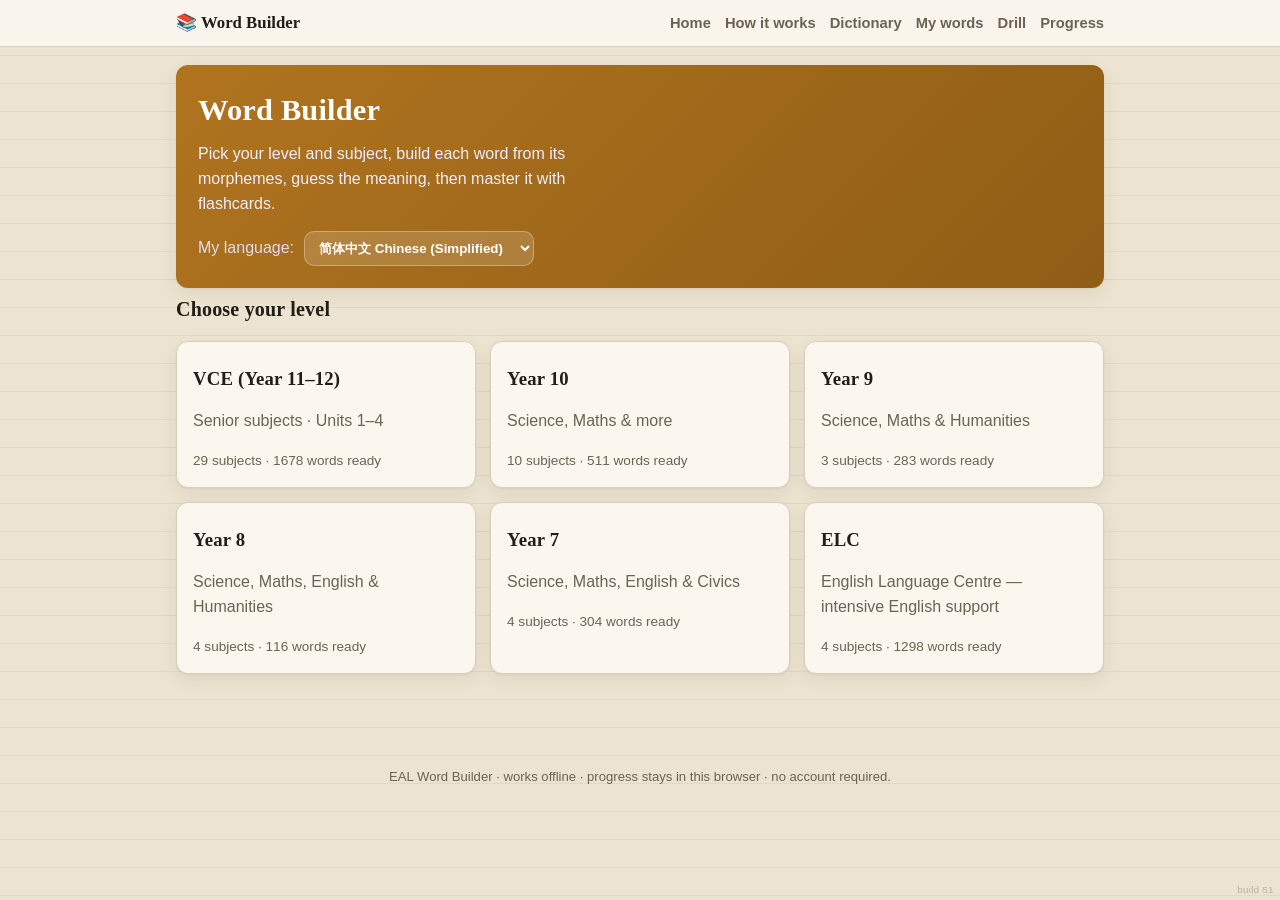
==== commit e6d32005: "Group Ironbark stanzas in a folder Keep the English landing page compact by collecting the eight sta" ====
--- a/index.html
+++ b/index.html
@@ -16,7 +16,15 @@
   <header class="topbar">
     <nav id="topnav" class="nav"></nav>
   </header>
-  <main id="app" class="container"><p class="muted">Loading…</p></main>
+  <main id="app" class="container">
+    <section class="loading-card" role="status" aria-live="polite">
+      <span class="loading-spinner" aria-hidden="true"></span>
+      <div>
+        <strong>Loading Word Builder…</strong>
+        <p id="loading-detail" class="muted small">Opening the vocabulary bank.</p>
+      </div>
+    </section>
+  </main>
   <footer class="foot">
     <p class="muted small">EAL Word Builder · works offline · progress stays in this browser · no account required.</p>
   </footer>
--- a/assets/css/style.css
+++ b/assets/css/style.css
@@ -59,6 +59,16 @@
 .small { font-size: .82rem; }
 .container { max-width: var(--maxw); margin: 0 auto; padding: 18px 16px 60px; }
 
+/* Honest startup feedback while the vocabulary bank is fetched and parsed. */
+.loading-card { min-height: 160px; display: flex; align-items: center; justify-content: center; gap: 14px;
+  background: var(--surface); border: 1px solid var(--line); border-radius: var(--radius);
+  padding: 24px; box-shadow: var(--shadow); }
+.loading-card p { margin: 4px 0 0; }
+.loading-spinner { width: 26px; height: 26px; flex: 0 0 26px; border-radius: 50%;
+  border: 3px solid var(--line); border-top-color: var(--brand); animation: loading-spin .8s linear infinite; }
+@keyframes loading-spin { to { transform: rotate(360deg); } }
+@media (prefers-reduced-motion: reduce) { .loading-spinner { animation: none; border-top-color: var(--brand); } }
+
 /* top bar */
 .topbar { position: sticky; top: 0; z-index: 20; background: color-mix(in srgb, var(--surface) 88%, transparent);
   backdrop-filter: blur(8px); border-bottom: 1px solid var(--line); }
@@ -115,6 +125,21 @@
 .card.soon { border-style: dashed; }
 .card.soon .card-tag { color: var(--warn); }
 .card-progress { font-size: .82rem; font-weight: 600; color: var(--accent); margin: 6px 0 0; }
+
+/* A subject can keep a sequence of related units behind one folder card. */
+.folder-card { border-left: 4px solid var(--accent); }
+.folder-card h3, .folder-heading { display: flex; align-items: center; gap: 12px; }
+.folder-icon, .folder-heading-icon { position: relative; display: inline-block; flex: 0 0 auto;
+  width: 30px; height: 21px; border-radius: 3px; background: var(--accent); color: transparent; font-size: 0; }
+.folder-icon::before, .folder-heading-icon::before { content: ''; position: absolute; left: 2px; top: -6px;
+  width: 13px; height: 8px; border-radius: 3px 3px 0 0; background: var(--accent); }
+.folder-heading { background: var(--surface); border: 1px solid var(--line); border-left: 4px solid var(--accent);
+  border-radius: var(--radius); padding: 18px 20px; box-shadow: var(--shadow); }
+.folder-heading-icon { width: 42px; height: 30px; }
+.folder-heading-icon::before { width: 18px; height: 10px; top: -7px; }
+.folder-heading h1, .folder-heading p { margin: 0; }
+.folder-heading .kicker { color: var(--accent); }
+.folder-summary { margin-top: 8px !important; }
 
 /* topic status — same traffic-light language as the Pick page bin chips */
 .unit-status-learning { color: var(--brand); font-weight: 600; }
@@ -563,6 +588,13 @@
 .study-def { color: var(--ink); margin: 4px 0 2px; }
 .study-trans { display: inline-block; margin-top: 4px; }
 .wtr { color: var(--accent); background: color-mix(in srgb, var(--accent) 12%, transparent); border-radius: 6px; padding: 1px 8px; font-weight: 600; }
+.study-example, .wr-example { margin: 8px 0 0; color: var(--muted); font-family: var(--serif); font-style: italic; line-height: 1.45; }
+.study-context, .wr-context { margin: 7px 0 0; padding: 7px 9px; border-left: 3px solid var(--accent); border-radius: 6px; background: color-mix(in srgb, var(--accent) 8%, transparent); font-size: .86rem; line-height: 1.45; }
+.word-story { margin-top: 7px; color: var(--muted); font-size: .84rem; }
+.word-story summary { width: max-content; cursor: pointer; color: var(--brand); font-weight: 700; }
+.word-story p { margin: 5px 0 0; line-height: 1.45; }
+.word-story.compact { margin-top: 6px; }
+.wr-def { margin: 7px 0 0; font-size: .9rem; line-height: 1.45; }
 /* build board */
 .board-bank { position: sticky; top: 6px; z-index: 5; background: var(--surface-2); border: 1px solid var(--line);
   border-radius: var(--radius); padding: 10px 12px; margin-bottom: 12px; }
